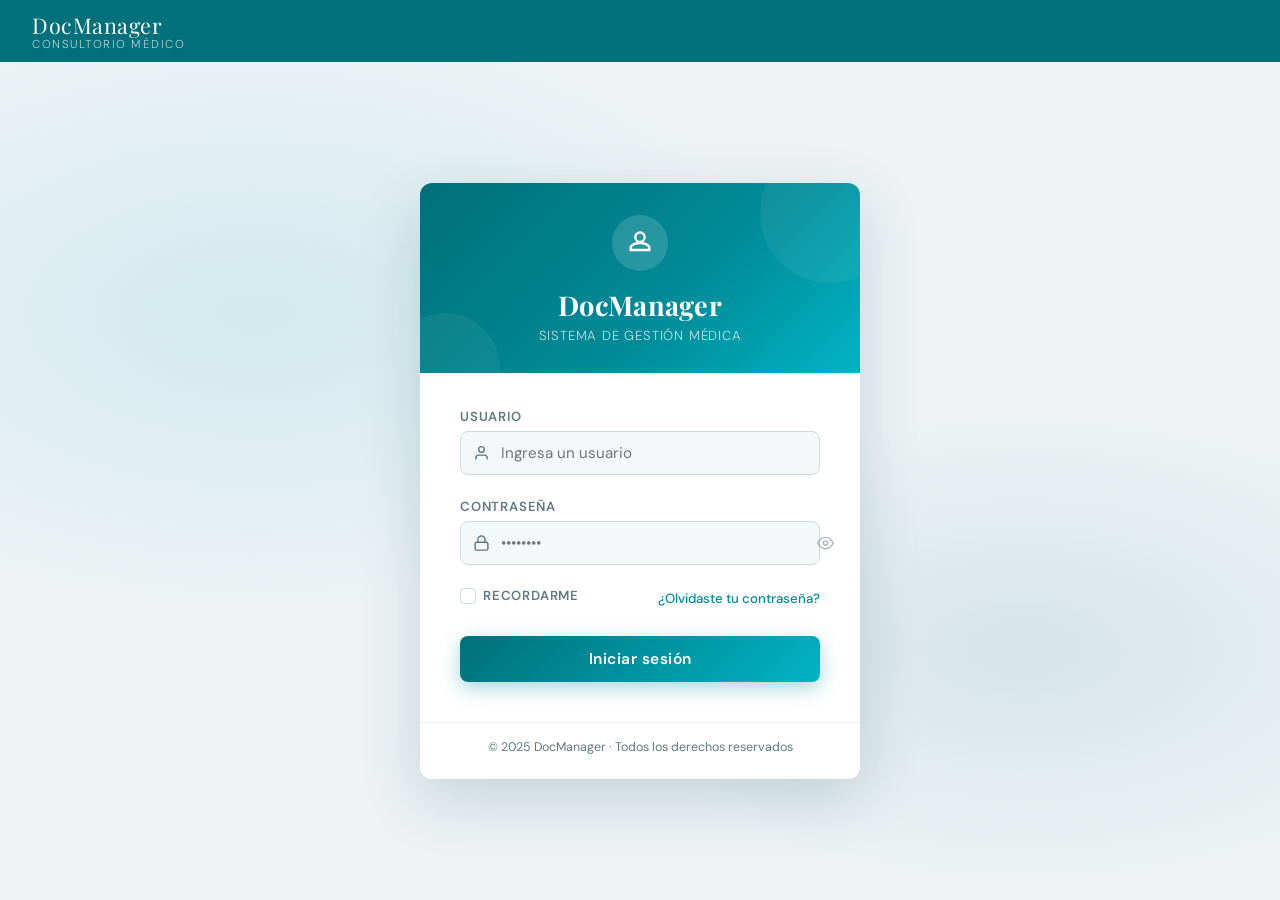
==== index.html @ 702b79f7 "front login y dash" ====
<!DOCTYPE html>
<html lang="es">
<head>
    <meta charset="UTF-8" />
    <meta name="viewport" content="width=device-width, initial-scale=1.0"/>
    <title>DocManager – Inicio de Sesión</title>
    <link href="https://fonts.googleapis.com/css2?family=DM+Sans:wght@300;400;500;600;700&family=Playfair+Display:wght@600&display=swap" rel="stylesheet"/>
    <link rel="stylesheet" href="css/index.css">
</head>


<body>

  <!-- NAV -->
  <nav>
    <div class="brand">
      <div>
        <span class="brand-name">DocManager</span>
        <span class="brand-sub">Consultorio Médico</span>
      </div>
    </div>
  </nav>
  
  <main>
    <div class="card">
        <div class="card-header">
            <div class="card-icon">
                <svg viewBox="0 0 24 24">
                    <path d="M12 12c2.67 0 8 1.34 8 4v2H4v-2c0-2.66 5.33-4 8-4z"/>
                    <circle cx="12" cy="7" r="4"/>
                </svg>
            </div>
            <h1>DocManager</h1>
            <p>Sistema de gestión médica</p>
        </div><!--card-header-->
        
        <div class="card-body">
            <div class="error-msg" id="errorMsg">
                ⚠ Usuario o contraseña incorrectos. Intenta de nuevo.
             </div>

            <div class="field">
              <label for="usuario">Usuario</label>
              <div class="input-wrap">
                    <input type="text" id="usuario" placeholder="Ingresa un usuario" autocomplete="username"/>
                    <svg viewBox="0 0 24 24" style="left:13px;pointer-events:none;position:absolute;top:50%;transform:translateY(-50%)">
                        <path d="M20 21v-2a4 4 0 0 0-4-4H8a4 4 0 0 0-4 4v2"/><circle cx="12" cy="7" r="4"/>
                    </svg>
              </div>
            </div><!--field-->

            <div class="field">
              <label for="contrasena">Contraseña</label>
              <div class="input-wrap">
                    <input type="password" id="contrasena" placeholder="••••••••" autocomplete="current-password"/>
                    <svg viewBox="0 0 24 24" style="left:13px;pointer-events:none;position:absolute;top:50%;transform:translateY(-50%)">
                        <rect x="3" y="11" width="18" height="11" rx="2"/><path d="M7 11V7a5 5 0 0 1 10 0v4"/>
                    </svg>
                    <!-- ver password -->
                    <span class="toggle-pw" id="togglePw" onclick="togglePassword()">
                        <svg id="eyeIcon" viewBox="0 0 24 24" width="17" height="17" fill="none" stroke="var(--text-muted)" stroke-width="2">
                            <path d="M1 12s4-8 11-8 11 8 11 8-4 8-11 8-11-8-11-8z"/><circle cx="12" cy="12" r="3"/>
                        </svg>
                    </span>
              </div>
            </div><!--field password-->

            <div class="row">
                <label class="checkbox-label">
                    <input type="checkbox" id="remember"/>
                    <span class="custom-check">
                        <svg viewBox="0 0 12 12"><polyline points="2,6 5,9 10,3"/></svg>
                    </span>
                    Recordarme
                </label>
              <a href="#" class="forgot">¿Olvidaste tu contraseña?</a>
            </div><!--row-->
            <button class="btn-login" href="dashboard.html">Iniciar sesión</button>
        </div><!--card login / body-->
        <!-- FOOTER -->
        <div class="card-footer">
            <span>© 2025 DocManager · Todos los derechos reservados</span>
        </div>
    </div><!--card-->
  </main><!--main-->
</body>
</html>
---- css/index.css ----
*, *::before, *::after{ 
    box-sizing: border-box; margin: 0; padding: 0; 
}

:root {
  --teal-dark:   #00707a;
  --teal:        #008c99;
  --teal-light:  #00b4c4;
  --teal-glow:   rgba(0,140,153,0.18);
  --bg:          #eef2f4;
  --white:       #ffffff;
  --text:        #2c3e45;
  --text-muted:  #607a82;
  --border:      #ccd9dd;
  --shadow:      0 20px 60px rgba(0,80,90,0.18);
  --radius:      12px;
}
body {
  font-family: 'DM Sans', sans-serif;
  background: var(--bg);
  min-height: 100vh;
  display: flex;
  flex-direction: column;
}
/* ── TOP NAV ─────────────────────────────────── */
nav {
  background: var(--teal-dark);
  padding: 0 2rem;
  height: 62px;
  display: flex;
  align-items: center;
  box-shadow: 0 2px 12px rgba(0,0,0,0.15);
}

nav .brand {
  display: flex;
  align-items: center;
  gap: 10px;
  color: #fff;
}
nav .brand svg {
  width: 28px; height: 28px;
  fill: none; stroke: #fff; stroke-width: 2;
}
nav .brand-name {
  font-family: 'Playfair Display', serif;
  font-size: 1.35rem;
  letter-spacing: 0.5px;
}
nav .brand-sub {
  font-size: 0.72rem;
  font-weight: 300;
  color: rgba(255,255,255,0.7);
  letter-spacing: 1.5px;
  text-transform: uppercase;
  margin-top: -2px;
  display: block;
}
/* ── MAIN ────────────────────────────────────── */
main {
  flex: 1;
  display: flex;
  align-items: center;
  justify-content: center;
  padding: 2rem;
  background:
    radial-gradient(ellipse 60% 50% at 20% 30%, rgba(0,180,196,0.12) 0%, transparent 70%),
    radial-gradient(ellipse 50% 40% at 80% 70%, rgba(0,112,122,0.10) 0%, transparent 70%),
    var(--bg);
}
/* ── CARD ────────────────────────────────────── */
.card {
background: var(--white);
    border-radius: var(--radius);
    box-shadow: var(--shadow);
    width: 100%;
    max-width: 440px;
    overflow: hidden;
    animation: slideUp 0.55s cubic-bezier(0.22,1,0.36,1) both;
  }
  @keyframes slideUp {
    from { opacity: 0; transform: translateY(28px); }
    to   { opacity: 1; transform: translateY(0); }
  }
.card-header {
  background: linear-gradient(135deg, var(--teal-dark) 0%, var(--teal) 60%, var(--teal-light) 100%);
  padding: 2rem 2.5rem 1.8rem;
  text-align: center;
  position: relative;
  overflow: hidden;
}
.card-header::before {
  content: '';
  position: absolute;
  top: -40px; right: -40px;
  width: 140px; height: 140px;
  border-radius: 50%;
  background: rgba(255,255,255,0.06);
}
.card-header::after {
  content: '';
  position: absolute;
  bottom: -50px; left: -30px;
  width: 110px; height: 110px;
  border-radius: 50%;
  background: rgba(255,255,255,0.05);
}

.card-icon {
  width: 56px; height: 56px;
  background: rgba(255,255,255,0.15);
  border-radius: 50%;
  display: flex; align-items: center; justify-content: center;
  margin: 0 auto 1rem;
  backdrop-filter: blur(4px);
}
.card-icon svg {
  width: 28px; height: 28px;
  fill: none; stroke: #fff; stroke-width: 2;
}
.card-header h1 {
  font-family: 'Playfair Display', serif;
  font-size: 1.7rem;
  color: #fff;
  letter-spacing: 0.3px;
}
.card-header p {
  color: rgba(255,255,255,0.75);
  font-size: 0.82rem;
  font-weight: 300;
  margin-top: 4px;
  letter-spacing: 0.8px;
  text-transform: uppercase;
}
/* ── FORM ────────────────────────────────────── */
.card-body {
  padding: 2.2rem 2.5rem 2.5rem;
}

.field {
  margin-bottom: 1.4rem;
}
label {
  display: block;
  font-size: 0.82rem;
  font-weight: 600;
  color: var(--text-muted);
  letter-spacing: 0.8px;
  text-transform: uppercase;
  margin-bottom: 6px;
}
.input-wrap {
  position: relative;
}
.input-wrap svg {
  position: absolute;
  left: 13px; top: 50%;
  transform: translateY(-50%);
  width: 17px; height: 17px;
  stroke: var(--text-muted); stroke-width: 2;
  fill: none;
  pointer-events: none;
  transition: stroke 0.25s;
}

input[type="text"],
input[type="password"] {
  width: 100%;
  padding: 11px 13px 11px 40px;
  border: 1.5px solid var(--border);
  border-radius: 8px;
  font-family: 'DM Sans', sans-serif;
  font-size: 0.95rem;
  color: var(--text);
  background: #f5f8f9;
  outline: none;
  transition: border-color 0.25s, box-shadow 0.25s, background 0.25s;
}
input:focus {
  border-color: var(--teal);
  background: #fff;
  box-shadow: 0 0 0 3px var(--teal-glow);
}

input:focus + svg,
.input-wrap:focus-within svg { stroke: var(--teal); }
/* toggle password icon */
.toggle-pw {
  position: absolute;
  right: 12px; top: 50%;
  transform: translateY(-50%);
  cursor: pointer;
  padding: 2px;
  opacity: 0.55;
  transition: opacity 0.2s;
}
.toggle-pw:hover { opacity: 1; }
/* ── EXTRAS ──────────────────────────────────── */
.row {
  display: flex;
  justify-content: space-between;
  align-items: center;
  margin-bottom: 1.6rem;
  font-size: 0.83rem;
}

.checkbox-label {
  display: flex; align-items: center; gap: 7px;
  color: var(--text-muted);
  cursor: pointer;
  user-select: none;
}
.checkbox-label input { display: none; }
.custom-check {
  width: 16px; height: 16px;
  border: 1.5px solid var(--border);
  border-radius: 4px;
  display: flex; align-items: center; justify-content: center;
  transition: background 0.2s, border-color 0.2s;
  flex-shrink: 0;
}
.checkbox-label input:checked ~ .custom-check {
  background: var(--teal);
  border-color: var(--teal);
}
.custom-check svg {
  width: 10px; height: 10px;
  stroke: #fff; stroke-width: 3;
  fill: none;
  opacity: 0;
  transition: opacity 0.15s;
}
.checkbox-label input:checked ~ .custom-check svg { opacity: 1; }
.forgot {
  color: var(--teal);
  text-decoration: none;
  font-weight: 500;
  font-size: 0.83rem;
  transition: color 0.2s;
}
.forgot:hover { color: var(--teal-dark); text-decoration: underline; }
/* ── BUTTON ──────────────────────────────────── */
.btn-login {
  width: 100%;
  padding: 13px;
  background: linear-gradient(135deg, var(--teal-dark), var(--teal-light));
  color: #fff;
  font-family: 'DM Sans', sans-serif;
  font-size: 0.97rem;
  font-weight: 600;
  letter-spacing: 0.5px;
  border: none;
  border-radius: 8px;
  cursor: pointer;
  position: relative;
  overflow: hidden;
  transition: transform 0.15s, box-shadow 0.2s;
  box-shadow: 0 6px 20px rgba(0,140,153,0.35);
}
.btn-login::after {
content: '';
    position: absolute;
    inset: 0;
    background: rgba(255,255,255,0);
    transition: background 0.2s;
  }
  .btn-login:hover {
    transform: translateY(-1px);
    box-shadow: 0 10px 28px rgba(0,140,153,0.45);
  }
  .btn-login:hover::after { background: rgba(255,255,255,0.07); }
  .btn-login:active { transform: translateY(0); }
  /* ── DIVIDER + FOOTER ────────────────────────── */
.divider {
  display: flex; align-items: center; gap: 12px;
  margin: 1.5rem 0 0.8rem;
  color: var(--border);
  font-size: 0.78rem;
}
.divider::before, .divider::after {
  content: ''; flex: 1; height: 1px;
  background: var(--border);
}
.card-footer {
  text-align: center;
  font-size: 0.78rem;
  color: var(--text-muted);
  padding: 1rem 2.5rem 1.5rem;
  border-top: 1px solid #eef2f4;
}
.card-footer span { color: var(--text-muted); }
/* ── ERROR ───────────────────────────────────── */
.error-msg {
  background: #fff0f0;
  border: 1px solid #ffc5c5;
  color: #c0392b;
  border-radius: 7px;
  padding: 9px 13px;
  font-size: 0.82rem;
  margin-bottom: 1.2rem;
  display: none;
  animation: shake 0.35s ease;
}
@keyframes shake {
  0%,100%{ transform: translateX(0); }
  25%{ transform: translateX(-5px); }
  75%{ transform: translateX(5px); }
}
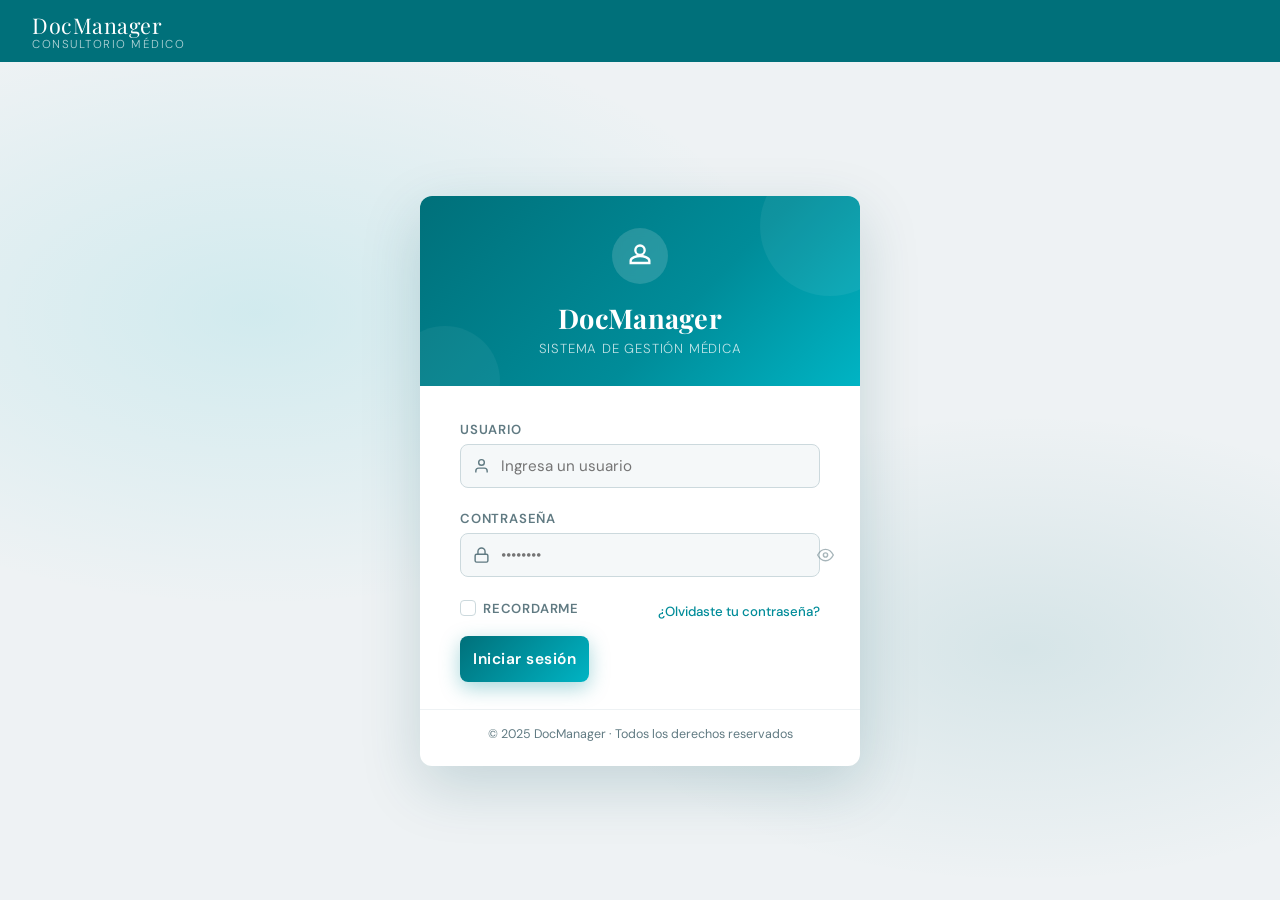
==== commit bd7171c2: "correcion de boton login" ====
--- a/index.html
+++ b/index.html
@@ -75,7 +75,7 @@
                 </label>
               <a href="#" class="forgot">¿Olvidaste tu contraseña?</a>
             </div><!--row-->
-            <button class="btn-login" href="dashboard.html">Iniciar sesión</button>
+            <a class="btn-login" href="dashboard.html">Iniciar sesión</a>
         </div><!--card login / body-->
         <!-- FOOTER -->
         <div class="card-footer">
--- a/css/index.css
+++ b/css/index.css
@@ -239,7 +239,6 @@
   transition: color 0.2s;
 }
 .forgot:hover { color: var(--teal-dark); text-decoration: underline; }
-/* ── BUTTON ──────────────────────────────────── */
 .btn-login {
   width: 100%;
   padding: 13px;
@@ -251,9 +250,9 @@
   letter-spacing: 0.5px;
   border: none;
   border-radius: 8px;
+  text-decoration: none;
   cursor: pointer;
   position: relative;
-  overflow: hidden;
   transition: transform 0.15s, box-shadow 0.2s;
   box-shadow: 0 6px 20px rgba(0,140,153,0.35);
 }
